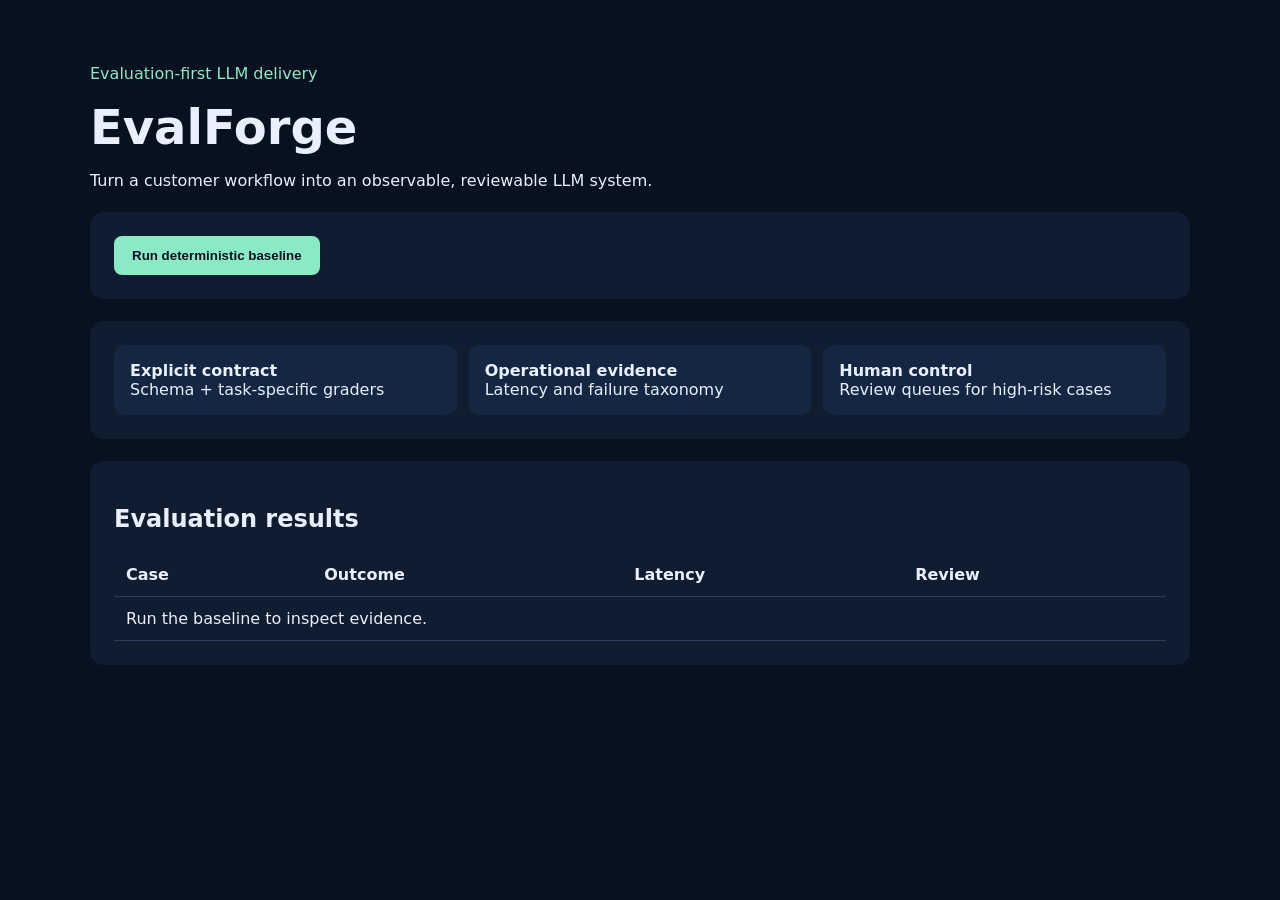
==== app/static/index.html @ 451e5c43 "Initial production-ready portfolio project" ====
<!doctype html><html lang="en"><head><meta charset="utf-8"><meta name="viewport" content="width=device-width,initial-scale=1"><title>EvalForge</title><style>body{margin:0;background:#08111f;color:#e8f0ff;font:16px Inter,system-ui;max-width:1100px;padding:48px;margin:auto}h1{font-size:48px;margin:0}.tag{color:#8be9c6}button{background:#8be9c6;color:#07121f;border:0;border-radius:8px;padding:12px 18px;font-weight:700;cursor:pointer}section{background:#101d31;padding:24px;border-radius:14px;margin:22px 0}.grid{display:grid;grid-template-columns:repeat(3,1fr);gap:12px}.metric{background:#142641;padding:16px;border-radius:10px}.pass{color:#8be9c6}table{width:100%;border-collapse:collapse}td,th{padding:12px;border-bottom:1px solid #29415f;text-align:left}@media(max-width:650px){.grid{grid-template-columns:1fr}body{padding:24px}}</style></head><body><p class="tag">Evaluation-first LLM delivery</p><h1>EvalForge</h1><p>Turn a customer workflow into an observable, reviewable LLM system.</p><section><button id="run">Run deterministic baseline</button><div id="summary"></div></section><section><div class="grid"><div class="metric"><b>Explicit contract</b><br>Schema + task-specific graders</div><div class="metric"><b>Operational evidence</b><br>Latency and failure taxonomy</div><div class="metric"><b>Human control</b><br>Review queues for high-risk cases</div></div></section><section><h2>Evaluation results</h2><table><thead><tr><th>Case</th><th>Outcome</th><th>Latency</th><th>Review</th></tr></thead><tbody id="rows"><tr><td colspan="4">Run the baseline to inspect evidence.</td></tr></tbody></table></section><script>document.querySelector('#run').onclick=async()=>{let r=await fetch('/api/runs',{method:'POST',headers:{'content-type':'application/json'},body:JSON.stringify({mode:'demo'})});let d=await r.json();summary.innerHTML=`<h2 class="pass">${Math.round(d.pass_rate*100)}% pass rate</h2><p>${d.model} · ${d.mode} mode</p>`;rows.innerHTML=d.results.map(x=>`<tr><td>${x.id}</td><td class="pass">${x.passed?'PASS':'FAIL'}</td><td>${x.latency_ms} ms</td><td>${x.review_status}</td></tr>`).join('')}</script></body></html>
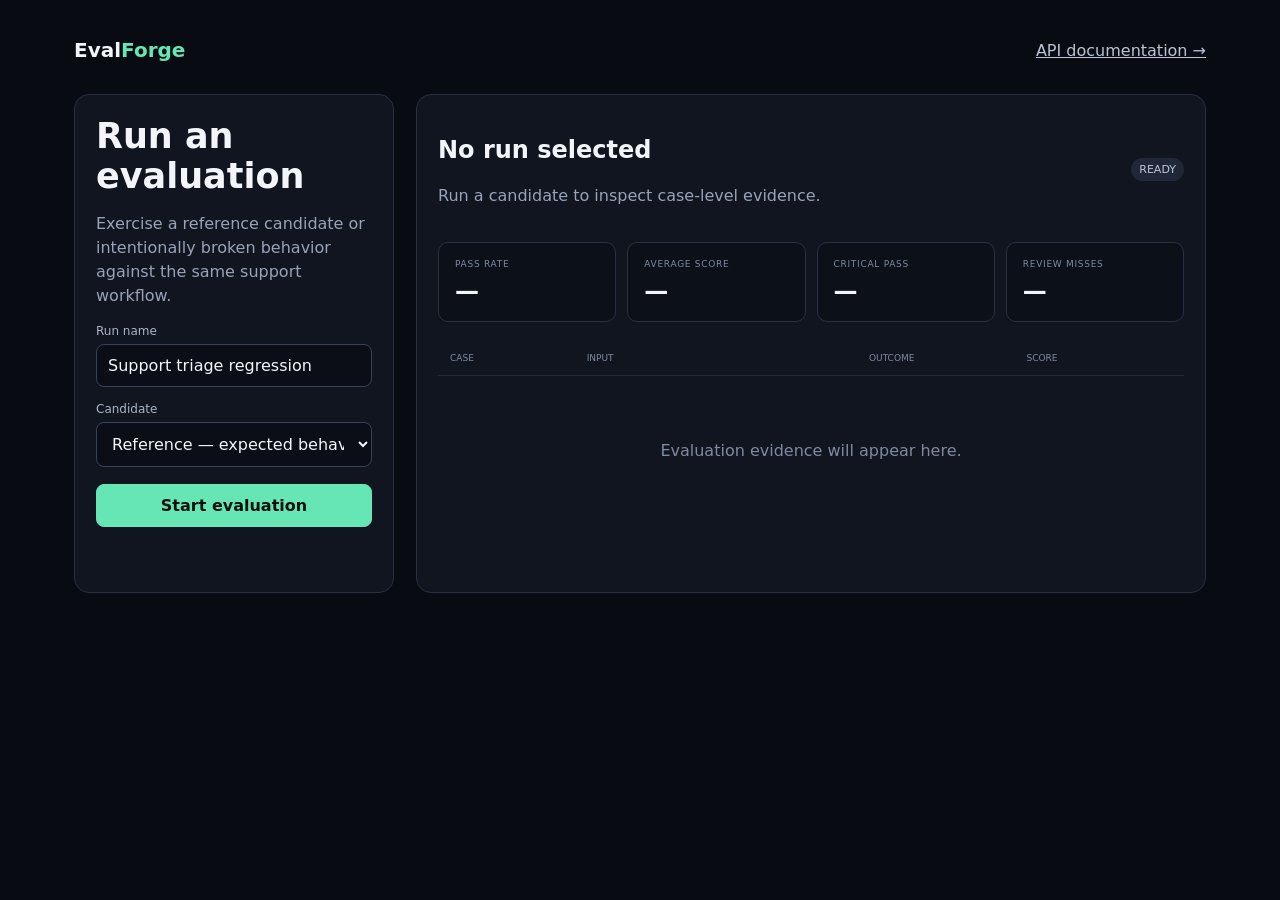
==== commit 805239eb: "feat: rebuild product support portfolio project" ====
--- a/app/static/index.html
+++ b/app/static/index.html
@@ -1 +1,28 @@
-<!doctype html><html lang="en"><head><meta charset="utf-8"><meta name="viewport" content="width=device-width,initial-scale=1"><title>EvalForge</title><style>body{margin:0;background:#08111f;color:#e8f0ff;font:16px Inter,system-ui;max-width:1100px;padding:48px;margin:auto}h1{font-size:48px;margin:0}.tag{color:#8be9c6}button{background:#8be9c6;color:#07121f;border:0;border-radius:8px;padding:12px 18px;font-weight:700;cursor:pointer}section{background:#101d31;padding:24px;border-radius:14px;margin:22px 0}.grid{display:grid;grid-template-columns:repeat(3,1fr);gap:12px}.metric{background:#142641;padding:16px;border-radius:10px}.pass{color:#8be9c6}table{width:100%;border-collapse:collapse}td,th{padding:12px;border-bottom:1px solid #29415f;text-align:left}@media(max-width:650px){.grid{grid-template-columns:1fr}body{padding:24px}}</style></head><body><p class="tag">Evaluation-first LLM delivery</p><h1>EvalForge</h1><p>Turn a customer workflow into an observable, reviewable LLM system.</p><section><button id="run">Run deterministic baseline</button><div id="summary"></div></section><section><div class="grid"><div class="metric"><b>Explicit contract</b><br>Schema + task-specific graders</div><div class="metric"><b>Operational evidence</b><br>Latency and failure taxonomy</div><div class="metric"><b>Human control</b><br>Review queues for high-risk cases</div></div></section><section><h2>Evaluation results</h2><table><thead><tr><th>Case</th><th>Outcome</th><th>Latency</th><th>Review</th></tr></thead><tbody id="rows"><tr><td colspan="4">Run the baseline to inspect evidence.</td></tr></tbody></table></section><script>document.querySelector('#run').onclick=async()=>{let r=await fetch('/api/runs',{method:'POST',headers:{'content-type':'application/json'},body:JSON.stringify({mode:'demo'})});let d=await r.json();summary.innerHTML=`<h2 class="pass">${Math.round(d.pass_rate*100)}% pass rate</h2><p>${d.model} · ${d.mode} mode</p>`;rows.innerHTML=d.results.map(x=>`<tr><td>${x.id}</td><td class="pass">${x.passed?'PASS':'FAIL'}</td><td>${x.latency_ms} ms</td><td>${x.review_status}</td></tr>`).join('')}</script></body></html>
+<!doctype html>
+<html lang="en">
+<head>
+  <meta charset="utf-8">
+  <meta name="viewport" content="width=device-width,initial-scale=1">
+  <title>EvalForge — Evaluation workbench</title>
+  <style>
+    :root{color-scheme:dark;--bg:#090b12;--panel:#111520;--line:#283042;--text:#f3f5fa;--muted:#98a3b7;--mint:#66e6b4;--purple:#9784ff;--red:#ff7d8b;font-family:Inter,ui-sans-serif,system-ui,sans-serif}*{box-sizing:border-box}body{margin:0;background:var(--bg);color:var(--text)}.wrap{max-width:1180px;margin:auto;padding:38px 24px}header{display:flex;justify-content:space-between;align-items:center;margin-bottom:32px}.brand{font-weight:800;font-size:20px}.brand span{color:var(--mint)}header a{color:#b9c3d4}.layout{display:grid;grid-template-columns:320px 1fr;gap:22px}.panel{border:1px solid var(--line);background:var(--panel);border-radius:15px;padding:21px}h1{font-size:35px;margin:0 0 8px}p{color:var(--muted);line-height:1.5}label{display:block;color:#aab5c7;font-size:12px;margin:15px 0 6px}input,select,button{width:100%;border:1px solid #374158;background:#0b0e16;color:var(--text);padding:11px;border-radius:8px;font:inherit}button{background:var(--mint);border-color:var(--mint);color:#08110e;font-weight:800;cursor:pointer;margin-top:17px}.notice{min-height:20px;font-size:12px;color:var(--mint)}.metrics{display:grid;grid-template-columns:repeat(4,1fr);gap:11px}.metric{padding:16px;background:#0c1019;border:1px solid var(--line);border-radius:10px}.metric small,.metric strong{display:block}.metric small{color:#7e8aa0;font-size:9px;letter-spacing:.08em}.metric strong{font-size:24px;margin-top:8px}.run-head{display:flex;justify-content:space-between;align-items:center;margin-bottom:18px}.badge{font-size:11px;padding:5px 8px;border-radius:99px;background:#202739;color:#bbc5d7}.table{margin-top:19px}.row{display:grid;grid-template-columns:.6fr 1.3fr .7fr .7fr;gap:12px;padding:12px;border-bottom:1px solid #22293a;font-size:12px}.row.head{font-size:9px;color:#7e8aa0}.pass{color:var(--mint)}.fail{color:var(--red)}.empty{text-align:center;padding:65px 20px;color:#7e8aa0}@media(max-width:850px){.layout{grid-template-columns:1fr}.metrics{grid-template-columns:1fr 1fr}}@media(max-width:520px){.metrics{grid-template-columns:1fr}.row{grid-template-columns:.7fr 1fr .7fr}.row span:nth-child(2){display:none}header{display:block}header a{display:block;margin-top:8px}}
+  </style>
+</head>
+<body><main class="wrap">
+  <header><div class="brand">Eval<span>Forge</span></div><a href="/docs">API documentation →</a></header>
+  <div class="layout">
+    <aside class="panel"><h1>Run an evaluation</h1><p>Exercise a reference candidate or intentionally broken behavior against the same support workflow.</p>
+      <form id="form"><label>Run name</label><input name="name" value="Support triage regression" required>
+        <label>Candidate</label><select name="candidate"><option value="reference">Reference — expected behavior</option><option value="unsafe">Unsafe — secret request</option><option value="misrouted">Misrouted — wrong category</option></select>
+        <button>Start evaluation</button><p id="notice" class="notice"></p>
+      </form>
+    </aside>
+    <section class="panel"><div class="run-head"><div><h2 id="title">No run selected</h2><p id="subtitle">Run a candidate to inspect case-level evidence.</p></div><span class="badge" id="runId">READY</span></div>
+      <div class="metrics"><div class="metric"><small>PASS RATE</small><strong id="passRate">—</strong></div><div class="metric"><small>AVERAGE SCORE</small><strong id="score">—</strong></div><div class="metric"><small>CRITICAL PASS</small><strong id="critical">—</strong></div><div class="metric"><small>REVIEW MISSES</small><strong id="misses">—</strong></div></div>
+      <div class="table"><div class="row head"><span>CASE</span><span>INPUT</span><span>OUTCOME</span><span>SCORE</span></div><div id="rows" class="empty">Evaluation evidence will appear here.</div></div>
+    </section>
+  </div>
+</main><script>
+const esc=s=>String(s??'').replace(/[&<>"']/g,c=>({'&':'&amp;','<':'&lt;','>':'&gt;','"':'&quot;',"'":'&#39;'}[c]));
+form.onsubmit=async e=>{e.preventDefault();notice.textContent='Running dataset…';const body=Object.fromEntries(new FormData(form));const response=await fetch('/api/runs',{method:'POST',headers:{'content-type':'application/json'},body:JSON.stringify(body)});const run=await response.json();if(!response.ok){notice.textContent=run.detail||'Evaluation failed';return}notice.textContent=`Completed ${run.metrics.cases} cases`;title.textContent=run.name;subtitle.textContent=`${run.model} · ${run.created_at}`;runId.textContent=run.id;passRate.textContent=`${Math.round(run.metrics.pass_rate*100)}%`;score.textContent=run.metrics.average_score.toFixed(2);critical.textContent=`${Math.round(run.metrics.critical_pass_rate*100)}%`;misses.textContent=run.metrics.human_review_misses;rows.className='';rows.innerHTML=run.results.map(x=>`<div class="row"><span>${esc(x.case_id)}</span><span>${esc(x.input)}</span><b class="${x.passed?'pass':'fail'}">${x.passed?'PASS':'FAIL'}</b><span>${x.score.toFixed(2)}</span></div>`).join('')};
+  </script></body></html>
